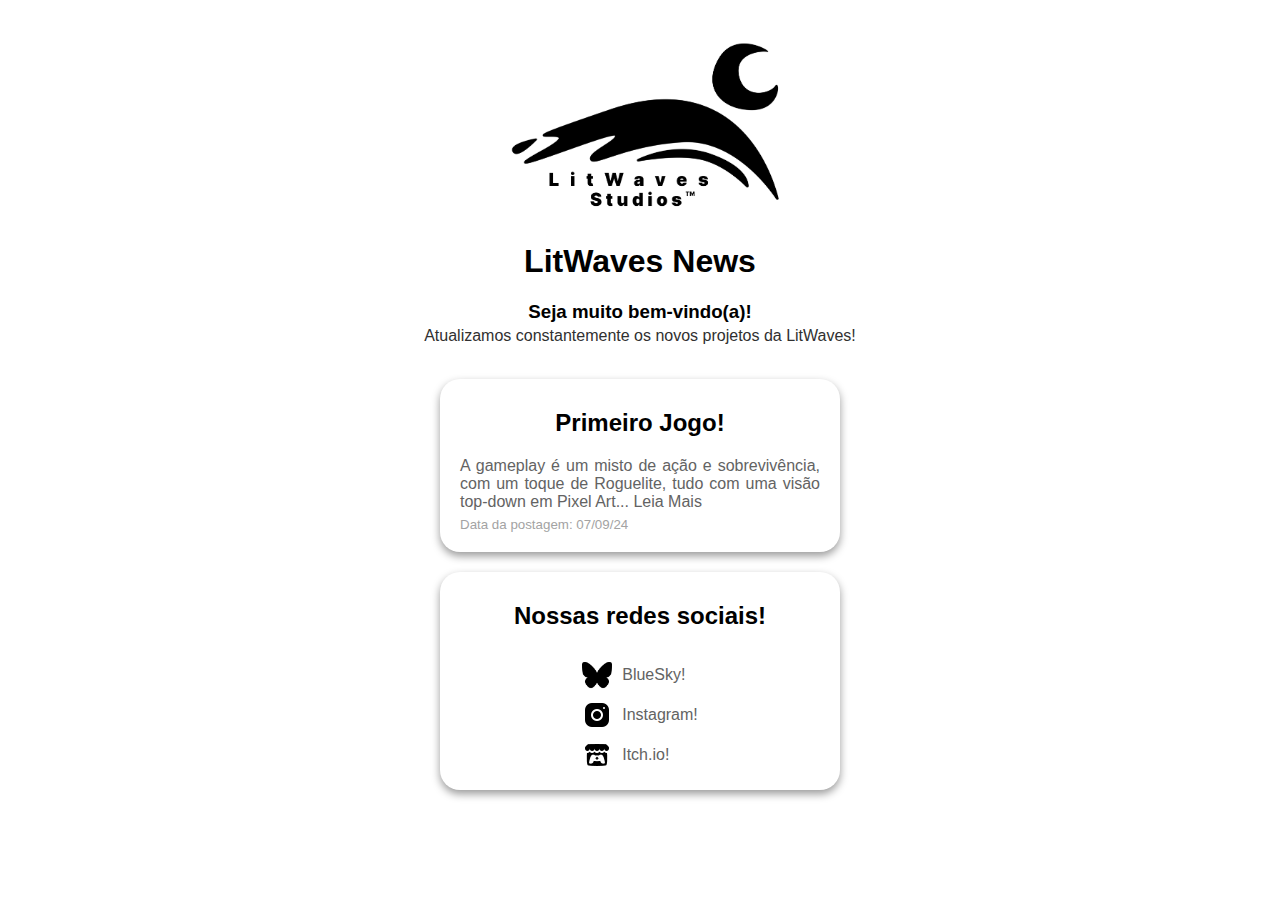
==== index.html @ 783837ec "Initial commit" ====
<!DOCTYPE html>
<html lang="pt-br">
<head>
    <meta charset="UTF-8">
    <meta name="viewport" content="width=device-width, initial-scale=1.0">
    <title>LitWaves Studios - Game</title>
    <link rel="stylesheet" href="style.css" class="style css">
</head>
<body>
    <div class="news-container">
        <img src="IMGs/litlogo_img.png">
        <h1>LitWaves News</h1>
        <h3 class="welcome">Seja muito bem-vindo(a)!</h3>
        <p class="subtitle">Atualizamos constantemente os novos projetos da LitWaves!</p>
        <br>
        <div class="news">
            <div class="post">
                <div class="post-item">
                    <a href="new-project.html">
                    <h2>Primeiro Jogo!</h2>
                    <!--<img src="IMGs/cards_img.png">-->
                    <div class="post-content">
                        <p>A gameplay é um misto de ação e sobrevivência, com um toque de Roguelite, 
                            tudo com uma visão top-down em Pixel Art... Leia Mais</p>
                        <footer>Data da postagem: 07/09/24</footer>
                    </div>
                    </a>
                </div>

                <div class="post-item"> 
                    <h2>Nossas redes sociais!</h2>
                    <!--<img src="IMGs/cards_img.png">-->
                    <div class="post-container">
                        <div class="post-content">
                            <a id="socialmidia" href="https://bsky.app/profile/litwavesstudios.bsky.social"><img src="IMGs/ICONs/icons8-butterfly-50.png" style="width: 30px;" id="socialmidia"><p id="socialmidia">BlueSky!</p></a>
                            <a id="socialmidia" href="https://www.instagram.com/litwaves.studios?igsh=MWsxY3ZlNXZ3MThxZg=="><img src="IMGs/ICONs/icons8-instagram-30.png" style="width: 30px;" id="socialmidia"><p id="socialmidia">Instagram!</p></a>
                            <a id="socialmidia" href="https://litwaves-studios.itch.io/ "><img src="IMGs/ICONs/icons8-coceira-io-30.png" style="width: 30px;" id="socialmidia"><p id="socialmidia">Itch.io!</p></a>
                        </div>
                    </div>          
                </div>
            </div>
        </div>
        </div>
    </div>
</body>
</html>
---- style.css ----
body {
    font-family: Arial, sans-serif;
    margin: 0;
    padding: 0;
    /*background-color: #f4f4f4;*/
    text-align: justify;
}
.container {
    width: 500px;
    margin: 0 auto;
    padding: 20px;
}
.container img{
    text-align: center;
    display: block;
    margin: 0 auto; 
    width: 65%;
    max-height: 400px;
}
.gallery {
    display: flex;
    flex-direction: column;
    gap: 20px;
}
.item {
    background: #fff;
    /*border: 1px solid #ddd;
    border-radius: 8px;*/
    overflow: hidden;
    /*box-shadow: 0 4px 8px rgba(0, 0, 0, 0.1);*/
    margin-bottom: 50px;
}
.item img {
    display: block;
    margin: 0 auto; 
    width: 70%;
    height: auto;
    max-height: 500px;
}
.item .content {
    padding: 15px;
}
.item h2 {
    margin: 0 0 10px;
    font-size: 1.5em;
    text-align: center;
}
.item p {
    margin: 0;
    font-size: 1em;
    color: #000000;
}
.container h1{
    text-align: center;
    font-weight: 800;
    margin-top: 0em;
}

.content h4{
    text-align: center;
    font-weight: 600;
}

.welcome{
    text-align: center;
    margin-top: 0.0em;
    margin-bottom: 0.2em;
}

.subtitle{
    text-align: center;
    font-size: 1em; /* Tamanho pequeno */
    color: #303030; /* Cor discreta */
    margin-top: 0.0em;
}

a{
    color: #000000;
}
a:hover {
    color: #0136a8; /* Cor quando o mouse está sobre o link */
}

.video-content{
    width: 100%;
    height: 100%; 
}


.news-container {
    width: 500px;
    margin: 0 auto;
    padding: 20px;
}

.news-container img{
    text-align: center;
    display: block;
    margin: 0 auto; 
    width: 65%;
    max-height: 400px;
}

.news-container h1{
    text-align: center;
    font-weight: 800;
    margin-top: 0em;
}

.news{
    display: flex;
    flex-direction: column;
    width: 400px;
    margin: 0 auto;
}

.post{
    text-align: center;
    margin: auto;
    width: 100%;
}

.post-item{
    border-radius: 20px;
    box-shadow: 0 4px 8px rgba(0, 0, 0, 0.4);
    margin: auto;
    margin-bottom: 20px;
    padding: 10px;
    text-align: center;
    transition: all 0.3s ease;
}

.post-item:hover{
    box-shadow: 0 10px 10px rgba(0, 0, 0, 0.4);
    transform: scale(1.1);
    transition: all 0.3s ease;
}

.post h2{
    font-weight: 700;
}

.post-content{
    text-align: justify;
    margin: 10px;
}

.post-item a{
    color: #000000;
    text-decoration: none;
    cursor: pointer;
    text-align: center;
}

.post-container{
    text-align: center;
    display: inline-block;
    margin: auto;
    place-items: center; 
    
}

.post-content a#socialmidia{
    display: flex;
    align-items: center;
    text-decoration: none;
    color: black;
    margin: 10px 0;
}

img#socialmidia {
    margin-right: 10px;
}

#socialmidia {
    margin: 0;
}

.post-content p{
    margin-bottom: 0.0em;
    color: #636363;
    margin-bottom: 0.4em;
}

.post-content footer{
    color: #a3a3a3;
    margin-top: 0.0em;
    font-size: smaller;
}

.item a{
    text-align: center;
}

.button-content{
    text-align: center;
    transition: all 0.3s ease;
    margin-bottom: 20px;
}

.button-content:hover{
    transform: scale(1.2);
    transition: all 0.3s ease;
}

.item button{
    background-color: rgb(0, 0, 0);
    color: rgb(255, 255, 255);
    border: none;
    border-radius: 20px;
    padding: 15px 25px;
    font-size: 16px;
    box-shadow: 0 10px 10px rgba(0, 0, 0, 0.2);
    transition: all 0.3s ease;
}

.item button:hover{
    background-color: rgb(0, 76, 175);
    color: white;
    transition: all 0.3s ease;
}
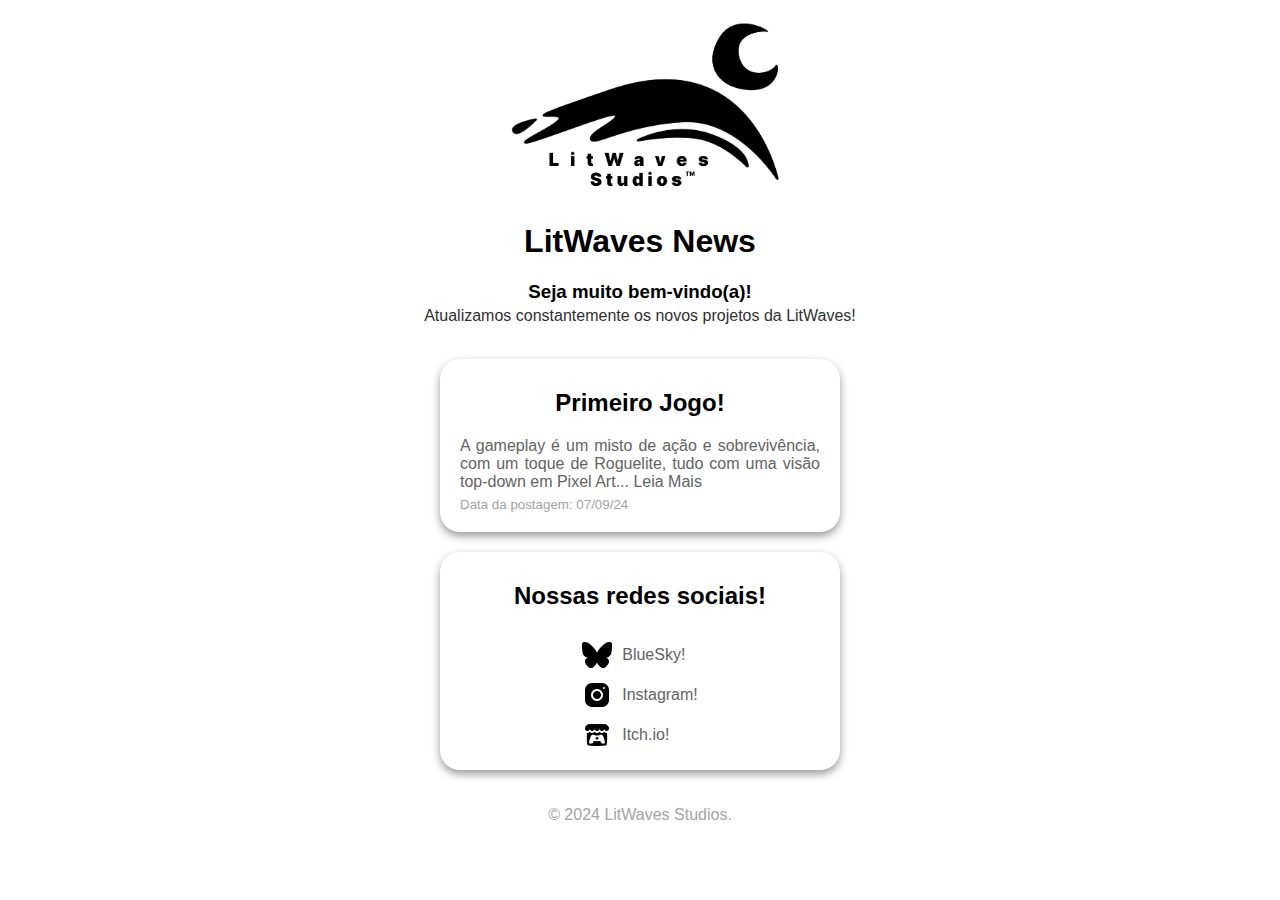
==== commit 3d4b7fbd: "Update" ====
--- a/index.html
+++ b/index.html
@@ -39,6 +39,7 @@
                     </div>          
                 </div>
             </div>
+            <p id="copy">© 2024 LitWaves Studios.</p>
         </div>
         </div>
     </div>
--- a/style.css
+++ b/style.css
@@ -4,12 +4,15 @@
     padding: 0;
     /*background-color: #f4f4f4;*/
     text-align: justify;
-}
+    overflow-x: hidden;
+}
+
 .container {
     width: 500px;
     margin: 0 auto;
     padding: 20px;
 }
+
 .container img{
     text-align: center;
     display: block;
@@ -90,7 +93,7 @@
 .news-container {
     width: 500px;
     margin: 0 auto;
-    padding: 20px;
+    
 }
 
 .news-container img{
@@ -166,6 +169,14 @@
     text-decoration: none;
     color: black;
     margin: 10px 0;
+}
+
+#copy{
+    color: #a3a3a3;
+    bottom: 0;
+    left: 0;
+    width: 100%;
+    text-align: center;
 }
 
 img#socialmidia {
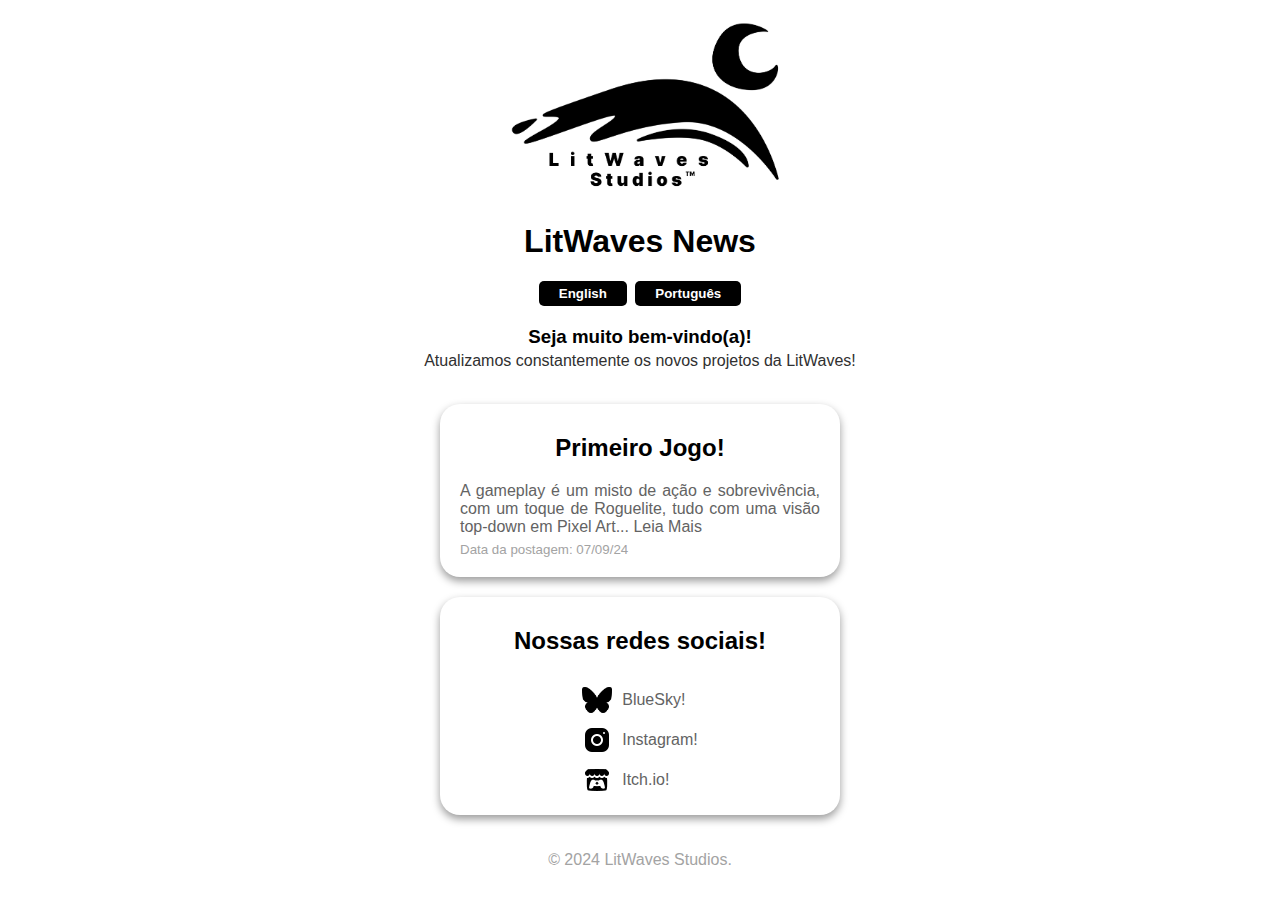
==== commit 62a70b95: "Languages Update" ====
--- a/index.html
+++ b/index.html
@@ -4,12 +4,18 @@
     <meta charset="UTF-8">
     <meta name="viewport" content="width=device-width, initial-scale=1.0">
     <title>LitWaves Studios - Game</title>
-    <link rel="stylesheet" href="style.css" class="style css">
+    <link rel="stylesheet" href="Css/style.css" class="style css">
+    <script src="Js/languages-index.js" defer></script>
+    <script src="https://code.jquery.com/jquery-3.7.1.min.js" integrity="sha256-/JqT3SQfawRcv/BIHPThkBvs0OEvtFFmqPF/lYI/Cxo=" crossorigin="anonymous"></script>
 </head>
 <body>
     <div class="news-container">
         <img src="IMGs/litlogo_img.png">
         <h1>LitWaves News</h1>
+        <div class="languages-button">
+            <button class="en">English</button>
+            <button class="pt-br">Português</button>
+        </div>
         <h3 class="welcome">Seja muito bem-vindo(a)!</h3>
         <p class="subtitle">Atualizamos constantemente os novos projetos da LitWaves!</p>
         <br>
@@ -17,13 +23,13 @@
             <div class="post">
                 <div class="post-item">
                     <a href="new-project.html">
-                    <h2>Primeiro Jogo!</h2>
-                    <!--<img src="IMGs/cards_img.png">-->
-                    <div class="post-content">
-                        <p>A gameplay é um misto de ação e sobrevivência, com um toque de Roguelite, 
-                            tudo com uma visão top-down em Pixel Art... Leia Mais</p>
-                        <footer>Data da postagem: 07/09/24</footer>
-                    </div>
+                        <h2>Primeiro Jogo!</h2>
+                        <!--<img src="IMGs/cards_img.png">-->
+                        <div class="post-content">
+                            <p>A gameplay é um misto de ação e sobrevivência, com um toque de Roguelite, 
+                                tudo com uma visão top-down em Pixel Art... Leia Mais</p>
+                            <footer>Data da postagem: 07/09/24</footer>
+                        </div>
                     </a>
                 </div>
 
--- a/Css/style.css
+++ b/Css/style.css
@@ -0,0 +1,260 @@
+body {
+    font-family: Arial, sans-serif;
+    margin: 0;
+    padding: 0;
+    /*background-color: #f4f4f4;*/
+    text-align: justify;
+    overflow-x: hidden;
+}
+
+.container {
+    width: 500px;
+    margin: 0 auto;
+    padding: 20px;
+}
+
+.container img{
+    text-align: center;
+    display: block;
+    margin: 0 auto; 
+    width: 65%;
+    max-height: 400px;
+}
+.gallery {
+    display: flex;
+    flex-direction: column;
+    gap: 20px;
+}
+.item {
+    background: #fff;
+    /*border: 1px solid #ddd;
+    border-radius: 8px;*/
+    overflow: hidden;
+    /*box-shadow: 0 4px 8px rgba(0, 0, 0, 0.1);*/
+    margin-bottom: 50px;
+}
+.item img {
+    display: block;
+    margin: 0 auto; 
+    width: 70%;
+    height: auto;
+    max-height: 500px;
+}
+.item .content {
+    padding: 15px;
+}
+.item h2 {
+    margin: 0 0 10px;
+    font-size: 1.5em;
+    text-align: center;
+}
+.item p {
+    margin: 0;
+    font-size: 1em;
+    color: #000000;
+}
+.container h1{
+    text-align: center;
+    font-weight: 800;
+    margin-top: 0em;
+}
+
+.content h4{
+    text-align: center;
+    font-weight: 600;
+}
+
+.welcome{
+    text-align: center;
+    margin-top: 0.0em;
+    margin-bottom: 0.2em;
+}
+
+.subtitle{
+    text-align: center;
+    font-size: 1em; /* Tamanho pequeno */
+    color: #303030; /* Cor discreta */
+    margin-top: 0.0em;
+}
+
+a{
+    color: #000000;
+}
+a:hover {
+    color: #0136a8; /* Cor quando o mouse está sobre o link */
+}
+
+.video-content{
+    width: 100%;
+    height: 100%; 
+}
+
+.news-container {
+    width: 500px;
+    margin: 0 auto;
+}
+
+.languages-button{
+    text-align: center;
+    margin-bottom: 20px;
+}
+
+.languages-button button{
+    padding: 5px 20px;
+    border-radius: 5px;
+    border: none;
+    margin: 0px 2px;
+    background: linear-gradient(45deg, rgb(0, 0, 0), rgb(0, 0, 0));
+    color: white;
+    transition: all 0.3s ease;
+    cursor: pointer;
+    font-weight: 700;
+}
+
+.en:hover{
+    transition: all 0.3s ease;
+    transform: scale(1.1);
+    background: linear-gradient(45deg, red, blue);
+}
+
+.pt-br:hover{
+    transition: all 0.3s ease;
+    transform: scale(1.1);
+    background: linear-gradient(45deg, rgb(0, 255, 21), rgb(229, 255, 0));
+    color: #000000;
+}
+
+.news-container img{
+    text-align: center;
+    display: block;
+    margin: 0 auto; 
+    width: 65%;
+    max-height: 400px;
+}
+
+.news-container h1{
+    text-align: center;
+    font-weight: 800;
+    margin-top: 0em;
+}
+
+.news{
+    display: flex;
+    flex-direction: column;
+    width: 400px;
+    margin: 0 auto;
+}
+
+.post{
+    text-align: center;
+    margin: auto;
+    width: 100%;
+}
+
+.post-item{
+    border-radius: 20px;
+    box-shadow: 0 4px 8px rgba(0, 0, 0, 0.4);
+    margin: auto;
+    margin-bottom: 20px;
+    padding: 10px;
+    text-align: center;
+    transition: all 0.3s ease;
+}
+
+.post-item:hover{
+    box-shadow: 0 10px 10px rgba(0, 0, 0, 0.4);
+    transform: scale(1.1);
+    transition: all 0.3s ease;
+}
+
+.post h2{
+    font-weight: 700;
+}
+
+.post-content{
+    text-align: justify;
+    margin: 10px;
+}
+
+.post-item a{
+    color: #000000;
+    text-decoration: none;
+    cursor: pointer;
+    text-align: center;
+}
+
+.post-container{
+    text-align: center;
+    display: inline-block;
+    margin: auto;
+    place-items: center; 
+    
+}
+
+.post-content a#socialmidia{
+    display: flex;
+    align-items: center;
+    text-decoration: none;
+    color: black;
+    margin: 10px 0;
+}
+
+#copy{
+    color: #a3a3a3;
+    bottom: 0;
+    left: 0;
+    width: 100%;
+    text-align: center;
+}
+
+img#socialmidia {
+    margin-right: 10px;
+}
+
+#socialmidia {
+    margin: 0;
+}
+
+.post-content p{
+    margin-bottom: 0.0em;
+    color: #636363;
+    margin-bottom: 0.4em;
+}
+
+.post-content footer{
+    color: #a3a3a3;
+    margin-top: 0.0em;
+    font-size: smaller;
+}
+
+.item a{
+    text-align: center;
+}
+
+.button-content{
+    text-align: center;
+    transition: all 0.3s ease;
+    margin-bottom: 20px;
+}
+
+.button-content:hover{
+    transform: scale(1.2);
+    transition: all 0.3s ease;
+}
+
+.item button{
+    background-color: rgb(0, 0, 0);
+    color: rgb(255, 255, 255);
+    border: none;
+    border-radius: 20px;
+    padding: 15px 25px;
+    font-size: 16px;
+    box-shadow: 0 10px 10px rgba(0, 0, 0, 0.2);
+    transition: all 0.3s ease;
+}
+
+.item button:hover{
+    background-color: rgb(0, 76, 175);
+    color: white;
+    transition: all 0.3s ease;
+}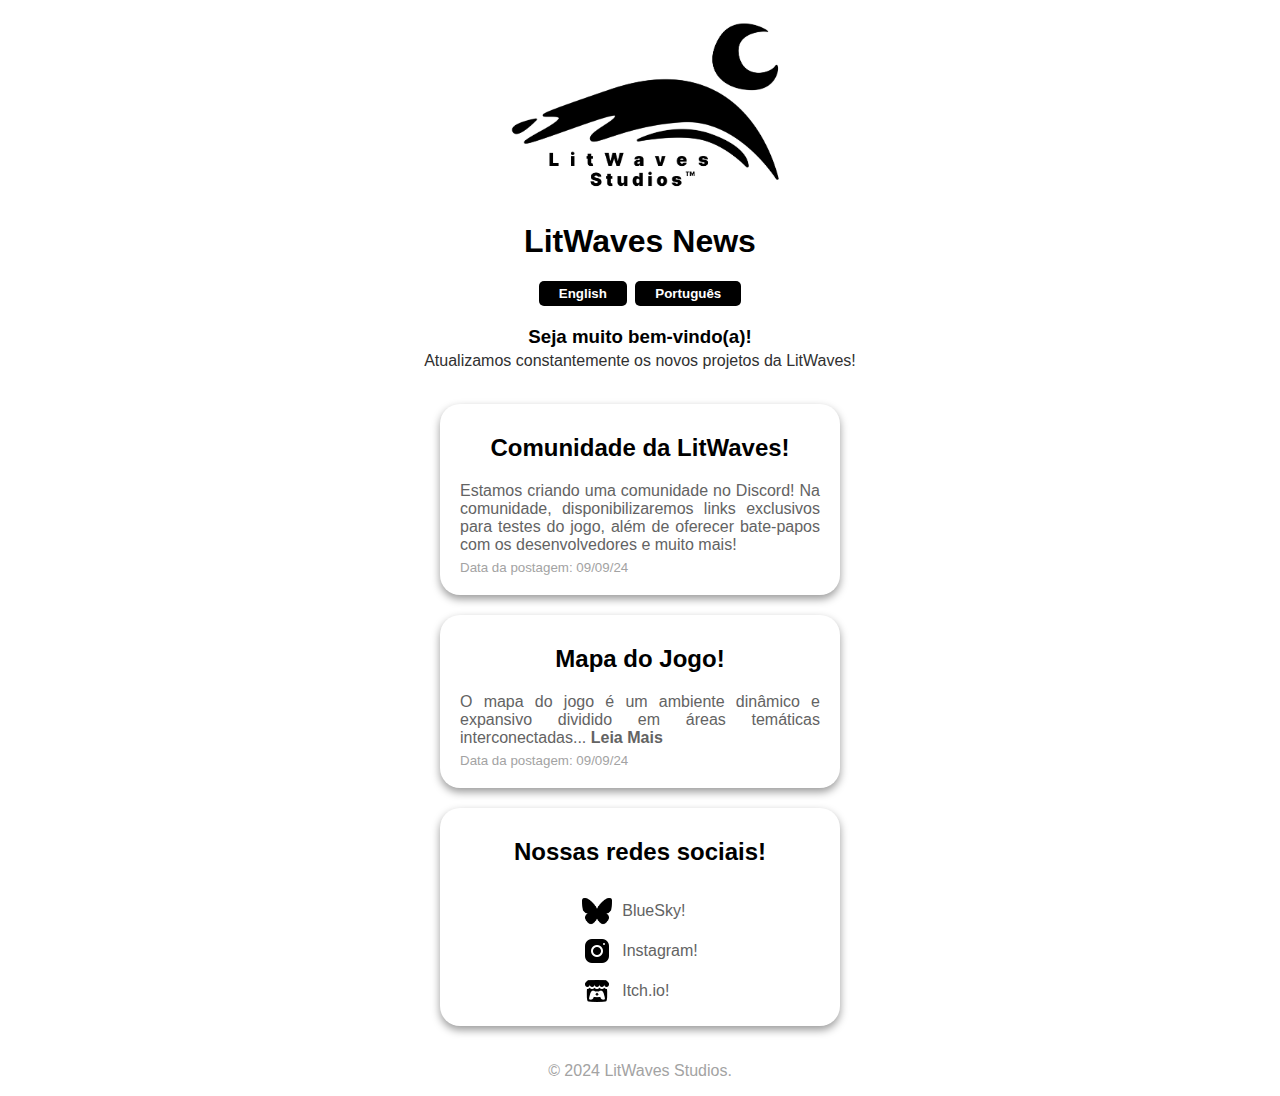
==== commit b667c4e8: "Update" ====
--- a/index.html
+++ b/index.html
@@ -3,7 +3,7 @@
 <head>
     <meta charset="UTF-8">
     <meta name="viewport" content="width=device-width, initial-scale=1.0">
-    <title>LitWaves Studios - Game</title>
+    <title>LitWaves News</title>
     <link rel="stylesheet" href="Css/style.css" class="style css">
     <script src="Js/languages-index.js" defer></script>
     <script src="https://code.jquery.com/jquery-3.7.1.min.js" integrity="sha256-/JqT3SQfawRcv/BIHPThkBvs0OEvtFFmqPF/lYI/Cxo=" crossorigin="anonymous"></script>
@@ -22,13 +22,22 @@
         <div class="news">
             <div class="post">
                 <div class="post-item">
+                    <h2>Comunidade da LitWaves!</h2>
+                    <!--<img src="IMGs/cards_img.png">-->
+                    <div class="post-content">
+                        <p>Estamos criando uma comunidade no Discord! Na comunidade, disponibilizaremos links exclusivos para testes do jogo, além de oferecer bate-papos com os desenvolvedores e muito mais!</p>
+                        <footer>Data da postagem: 09/09/24</footer>
+                    </div>
+                </div>
+
+                <div class="post-item">
                     <a href="new-project.html">
-                        <h2>Primeiro Jogo!</h2>
+                        <h2>Mapa do Jogo!</h2>
                         <!--<img src="IMGs/cards_img.png">-->
                         <div class="post-content">
-                            <p>A gameplay é um misto de ação e sobrevivência, com um toque de Roguelite, 
-                                tudo com uma visão top-down em Pixel Art... Leia Mais</p>
-                            <footer>Data da postagem: 07/09/24</footer>
+                            <p>O mapa do jogo é um ambiente dinâmico e expansivo dividido em áreas 
+                                temáticas interconectadas... <span style="font-weight: 700;">Leia Mais</span></p>
+                            <footer>Data da postagem: 09/09/24</footer>
                         </div>
                     </a>
                 </div>
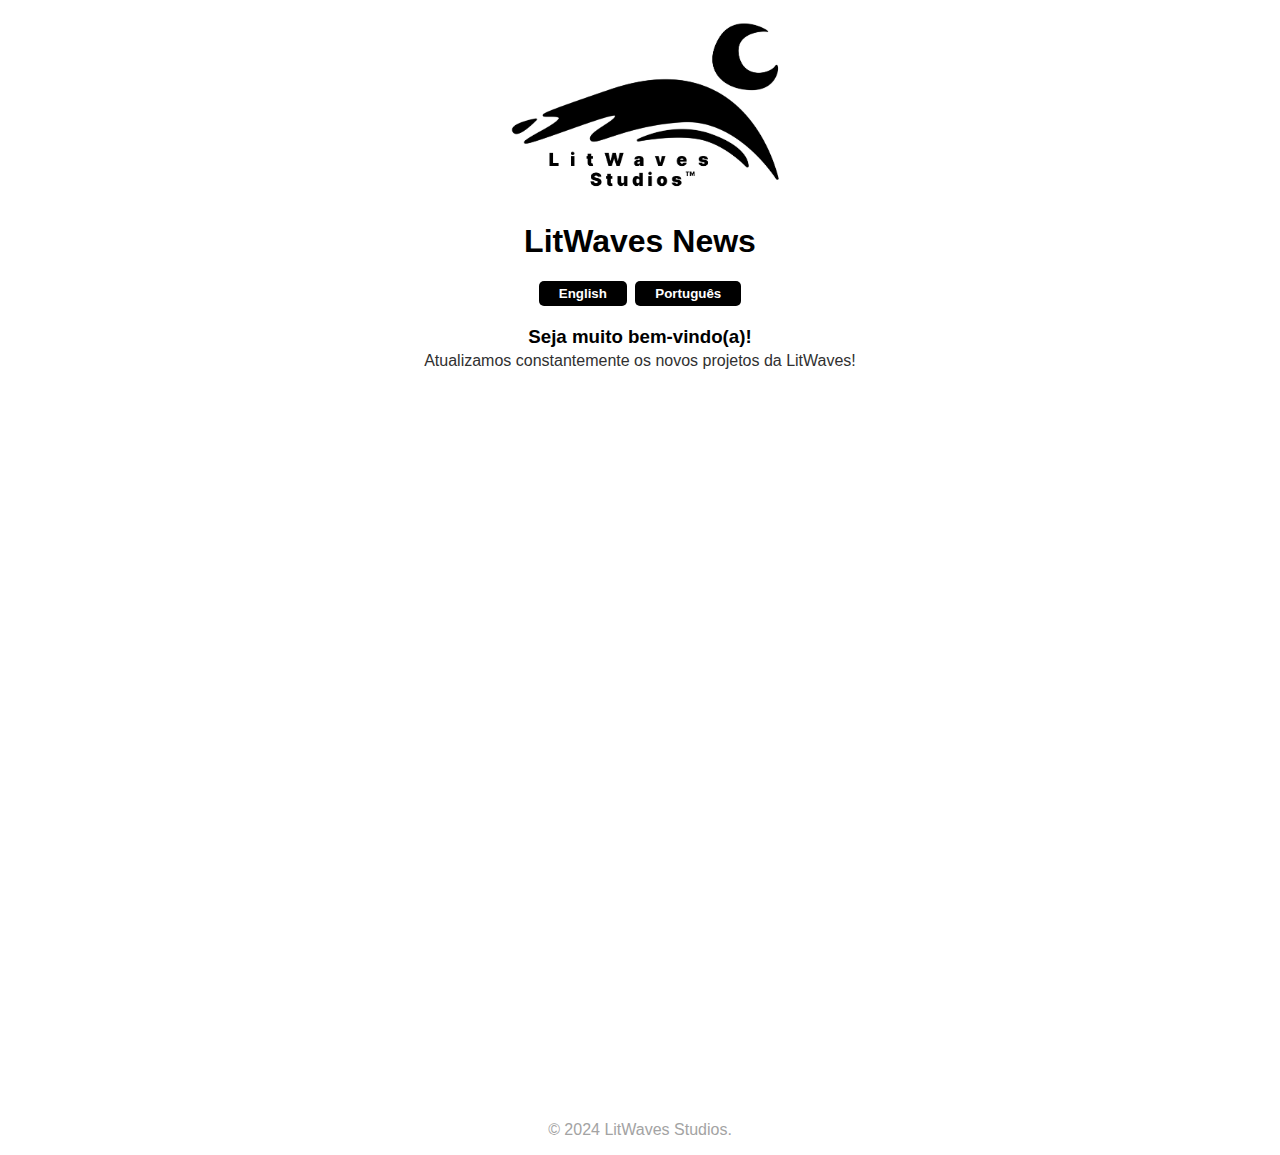
==== commit bd5cb6a9: "Update" ====
--- a/index.html
+++ b/index.html
@@ -22,12 +22,14 @@
         <div class="news">
             <div class="post">
                 <div class="post-item">
-                    <h2>Comunidade da LitWaves!</h2>
-                    <!--<img src="IMGs/cards_img.png">-->
-                    <div class="post-content">
-                        <p>Estamos criando uma comunidade no Discord! Na comunidade, disponibilizaremos links exclusivos para testes do jogo, além de oferecer bate-papos com os desenvolvedores e muito mais!</p>
-                        <footer>Data da postagem: 09/09/24</footer>
-                    </div>
+                    <a href="https://discord.gg/ThaSxzTyPx">
+                        <h2>Comunidade da LitWaves!</h2>
+                        <img src="IMGs/ICONs/discord-logo.png" style="width: 100px; height: 97px;">
+                        <div class="post-content">
+                            <p>A Comunidade já está disponivel! Acesse aqui.</p>
+                            <footer>Data da postagem: 12/09/24</footer>
+                        </div>
+                    </a> 
                 </div>
 
                 <div class="post-item">
--- a/Css/style.css
+++ b/Css/style.css
@@ -151,20 +151,56 @@
     width: 100%;
 }
 
-.post-item{
+/* Define a animação de fade-in da direita para a esquerda */
+@keyframes fadeInFromRight {
+    0% {
+        background-position: 100% 0;
+        opacity: 1;
+    }
+    100% {
+        background-position: 0 0;
+        opacity: 1;
+    }
+}
+
+/* Define a animação de fade-out da esquerda para a direita */
+@keyframes fadeOutToRight {
+    0% {
+        background-position: 0 0;
+        opacity: 1;
+    }
+    100% {
+        background-position: 100% 0;
+        opacity: 1;
+    }
+}
+
+.post-item {
+    position: relative;
     border-radius: 20px;
     box-shadow: 0 4px 8px rgba(0, 0, 0, 0.4);
     margin: auto;
     margin-bottom: 20px;
     padding: 10px;
     text-align: center;
-    transition: all 0.3s ease;
-}
-
-.post-item:hover{
+    overflow: hidden;
+    background: linear-gradient(to right, #95adff 1%, #ffffff 20%);
+    background-size: 200% 100%;
+    transition: transform 0.3s ease, box-shadow 0.3s ease;
+    opacity: 0; /* Começa invisível */
+}
+
+/* Animação para o estado normal (não hover) */
+.post-item:not(:hover) {
+    animation: fadeOutToRight 1s ease-in-out forwards;
+}
+
+/* Animação para o estado de hover */
+.post-item:hover {
     box-shadow: 0 10px 10px rgba(0, 0, 0, 0.4);
     transform: scale(1.1);
-    transition: all 0.3s ease;
+    animation: fadeInFromRight 0.2s ease-in-out forwards;
+    opacity: 1; /* Assegura que o elemento está visível durante o hover */
 }
 
 .post h2{
